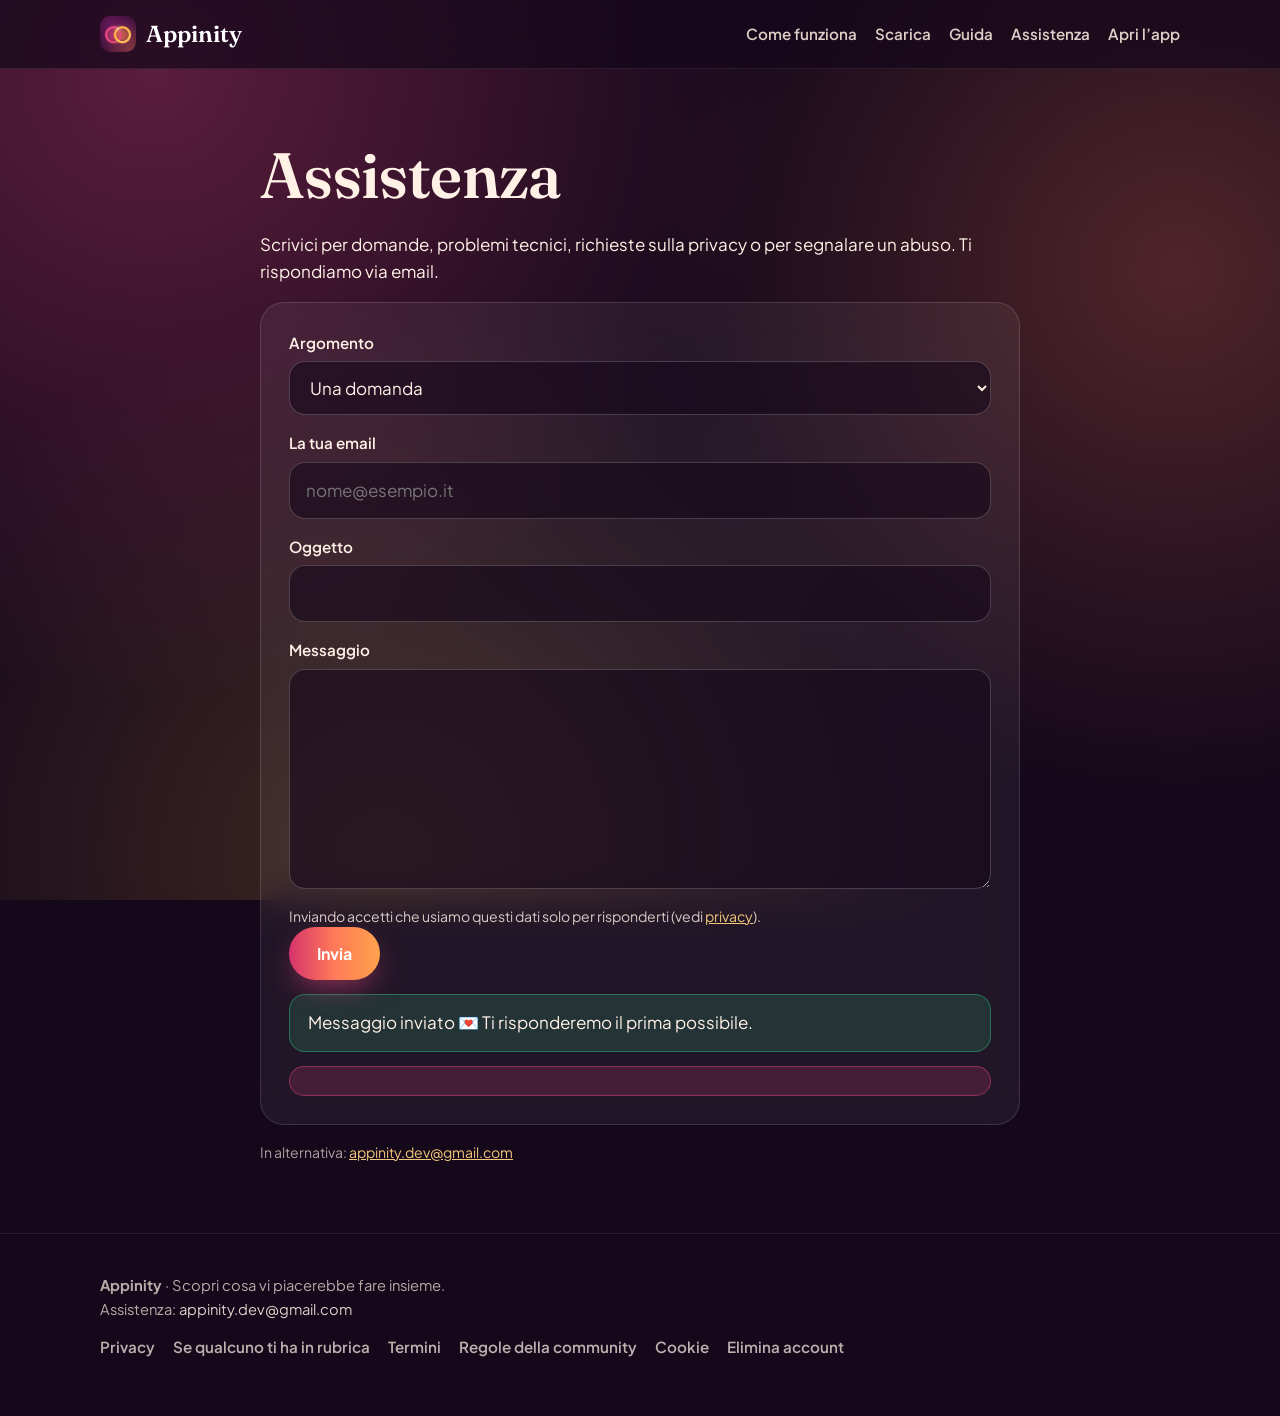
==== assistenza.html @ 8190008e "Publish site" ====
<!doctype html>
<html lang="it">
<head>
  <meta charset="utf-8">
  <meta name="viewport" content="width=device-width, initial-scale=1">
  <title>Assistenza · Appinity</title>
  <link rel="icon" href="assets/icon.png">
  <link rel="stylesheet" href="assets/style.css">
</head>
<body>
<header class="site">
  <div class="wrap">
    <a class="brand" href="./"><img src="assets/icon.png" alt="">Appinity</a>
    <nav class="links">
      <a href="./#come-funziona" class="hide-sm">Come funziona</a>
      <a href="./#scarica">Scarica</a>
      <a href="guida.html">Guida</a>
      <a href="assistenza.html" class="hide-sm">Assistenza</a>
      <a href="app/">Apri l’app</a>
    </nav>
  </div>
</header>

<main class="narrow">
  <section>
    <h1>Assistenza</h1>
    <p>Scrivici per domande, problemi tecnici, richieste sulla privacy o per segnalare un abuso. Ti rispondiamo via email.</p>
    <form id="support" class="glass" novalidate>
      <div class="field">
        <label for="kind">Argomento</label>
        <select id="kind" name="kind">
          <option value="help">Una domanda</option>
          <option value="bug">Un problema tecnico</option>
          <option value="privacy">Privacy e dati personali</option>
          <option value="abuse">Segnalare un abuso</option>
          <option value="other">Altro</option>
        </select>
      </div>
      <div class="field">
        <label for="email">La tua email</label>
        <input id="email" name="email" type="email" required autocomplete="email" placeholder="nome@esempio.it">
      </div>
      <div class="field">
        <label for="subject">Oggetto</label>
        <input id="subject" name="subject" maxlength="120" required>
      </div>
      <div class="field">
        <label for="message">Messaggio</label>
        <textarea id="message" name="message" rows="7" maxlength="4000" required></textarea>
      </div>
      <input class="hp" type="text" name="website" tabindex="-1" autocomplete="off" aria-hidden="true">
      <p class="note">Inviando accetti che usiamo questi dati solo per risponderti (vedi <a href="privacy.html">privacy</a>).</p>
      <button class="btn primary" type="submit">Invia</button>
      <div id="ok" class="msg ok">Messaggio inviato 💌 Ti risponderemo il prima possibile.</div>
      <div id="err" class="msg err"></div>
    </form>
    <p class="note" style="margin-top:16px">In alternativa: <a href="mailto:appinity.dev@gmail.com">appinity.dev@gmail.com</a></p>
  </section>
</main>
<footer class="site">
  <div class="wrap">
    <div>
      <strong>Appinity</strong> · Scopri cosa vi piacerebbe fare insieme.<br>
      Assistenza: <a href="mailto:appinity.dev@gmail.com">appinity.dev@gmail.com</a>
    </div>
    <nav class="links">
      <a href="privacy.html">Privacy</a>
      <a href="informativa-contatti.html">Se qualcuno ti ha in rubrica</a>
      <a href="termini.html">Termini</a>
      <a href="regole.html">Regole della community</a>
      <a href="cookie.html">Cookie</a>
      <a href="elimina-account.html">Elimina account</a>
    </nav>
  </div>
</footer>

<script>
  const ENDPOINT = 'https://atskbotuhvgirugpzvoy.supabase.co/functions/v1/support';
  const KEY = 'sb_publishable_kcRyw-e2w9ypR92GPG3zqg_ZJo2On77';
  const form = document.getElementById('support');
  form.addEventListener('submit', async (e) => {
    e.preventDefault();
    const ok = document.getElementById('ok'), err = document.getElementById('err');
    ok.style.display = 'none'; err.style.display = 'none';
    const data = Object.fromEntries(new FormData(form));
    if (!/^[^@\s]+@[^@\s]+\.[^@\s]+$/.test(data.email || '') || !data.subject.trim() || !data.message.trim()) {
      err.textContent = 'Compila email, oggetto e messaggio.'; err.style.display = 'block'; return;
    }
    const button = form.querySelector('button'); button.disabled = true;
    try {
      const res = await fetch(ENDPOINT, { method: 'POST', headers: { 'Content-Type': 'application/json', apikey: KEY }, body: JSON.stringify(data) });
      const body = await res.json().catch(() => ({}));
      if (!res.ok) throw new Error(body.error === 'rate_limited' ? 'Hai inviato diversi messaggi: riprova tra un’ora.' : 'Invio non riuscito. Riprova più tardi o scrivici via email.');
      form.reset(); ok.style.display = 'block';
    } catch (ex) {
      err.textContent = ex.message; err.style.display = 'block';
    } finally { button.disabled = false; }
  });
</script>
</body>
</html>
---- assets/style.css ----
@font-face { font-family: "Fraunces"; src: url("fonts/Fraunces.ttf") format("truetype"); font-weight: 100 900; font-display: swap; }
@font-face { font-family: "Jakarta"; src: url("fonts/PlusJakartaSans.ttf") format("truetype"); font-weight: 200 800; font-display: swap; }

:root {
  --night: #14081a; --aubergine: #2a0f2e; --plum: #4b1450; --wine: #8a1f5e;
  --rose: #e0457b; --coral: #ff7a59; --amber: #ffb547; --gold: #f2c77b;
  --champagne: #fff1e6; --cream: #fff8f3; --ink: #26122a; --muted: #7a6479;
  --sunset: linear-gradient(135deg, #5b1350 0%, #c2306b 45%, #ff7a59 80%, #ffb547 100%);
  --button: linear-gradient(90deg, #d6336c, #ff7a59, #ffa24c);
  --radius: 24px;
}

* { box-sizing: border-box; }
html { scroll-behavior: smooth; }
body {
  margin: 0; font-family: "Jakarta", "Segoe UI", Roboto, Arial, sans-serif; font-size: 17px; line-height: 1.6;
  color: var(--champagne); background: var(--night);
  background-image:
    radial-gradient(circle at 12% 8%, rgba(224, 69, 123, .35), transparent 45%),
    radial-gradient(circle at 92% 30%, rgba(255, 122, 89, .25), transparent 40%),
    radial-gradient(circle at 30% 95%, rgba(255, 181, 71, .18), transparent 45%);
  background-attachment: fixed;
}
a { color: var(--gold); }
img { max-width: 100%; }
h1, h2, h3 { font-family: "Fraunces", Georgia, serif; font-weight: 600; line-height: 1.15; letter-spacing: -.01em; }
h1 { font-size: clamp(2.3rem, 6vw, 4rem); margin: .2em 0 .3em; }
h2 { font-size: clamp(1.7rem, 4vw, 2.5rem); margin: 0 0 .4em; }
h3 { font-size: 1.35rem; margin: 0 0 .3em; }

.wrap { width: min(1080px, 100% - 32px); margin: 0 auto; }
.narrow { width: min(760px, 100% - 32px); margin: 0 auto; }

header.site { position: sticky; top: 0; z-index: 10; backdrop-filter: blur(16px); background: rgba(20, 8, 26, .7); border-bottom: 1px solid rgba(255,255,255,.08); }
header.site .wrap { display: flex; align-items: center; justify-content: space-between; height: 68px; gap: 16px; }
.brand { display: flex; align-items: center; gap: 10px; text-decoration: none; color: #fff; font-family: "Fraunces", serif; font-size: 1.45rem; font-weight: 600; }
.brand img { width: 36px; height: 36px; border-radius: 10px; }
nav.links { display: flex; gap: 18px; flex-wrap: wrap; }
nav.links a { color: var(--champagne); text-decoration: none; font-weight: 600; font-size: .95rem; opacity: .85; }
nav.links a:hover { opacity: 1; color: var(--gold); }
@media (max-width: 720px) { nav.links .hide-sm { display: none; } }

.btn { display: inline-flex; align-items: center; justify-content: center; gap: 10px; padding: 16px 28px; border-radius: 40px; font-weight: 700; text-decoration: none; border: 0; cursor: pointer; font-size: 1rem; font-family: inherit; transition: transform .15s ease, box-shadow .2s ease; }
.btn:hover { transform: translateY(-2px); }
.btn.primary { background: var(--button); color: #fff; box-shadow: 0 12px 30px -8px rgba(224, 69, 123, .65); }
.btn.ghost { background: rgba(255,255,255,.08); color: #fff; border: 1px solid rgba(255,255,255,.18); }
.btn.light { background: #fff; color: var(--wine); }
.btn small { display: block; font-weight: 500; opacity: .8; font-size: .78rem; }

.hero { padding: 72px 0 48px; text-align: center; }
.hero p.lead { font-size: 1.2rem; max-width: 640px; margin: 0 auto 32px; color: rgba(255,241,230,.85); }
.hero .logo { width: 116px; height: 116px; border-radius: 30px; box-shadow: 0 20px 60px -10px rgba(224,69,123,.6); }
.cta { display: flex; gap: 14px; justify-content: center; flex-wrap: wrap; }

.glass { background: rgba(255,255,255,.06); border: 1px solid rgba(255,255,255,.13); border-radius: var(--radius); backdrop-filter: blur(18px); padding: 28px; }
section { padding: 56px 0; }
.grid { display: grid; gap: 18px; grid-template-columns: repeat(auto-fit, minmax(240px, 1fr)); }
.step .num { width: 44px; height: 44px; border-radius: 50%; display: grid; place-items: center; background: var(--sunset); font-weight: 800; margin-bottom: 14px; }
.step p, .glass p { color: rgba(255,241,230,.82); margin: 0; }
.pill { display: inline-block; padding: 8px 16px; border-radius: 30px; background: var(--button); color: #fff; font-weight: 700; font-size: .92rem; margin: 4px; }
.pill.soft { background: rgba(255,255,255,.1); border: 1px solid rgba(255,255,255,.18); }
.promise { background: var(--sunset); border-radius: 32px; padding: 40px; color: #fff; }
.promise p { color: rgba(255,255,255,.92); }

.downloads { display: grid; gap: 16px; grid-template-columns: repeat(auto-fit, minmax(230px, 1fr)); }
.download { display: flex; flex-direction: column; gap: 10px; }
.download .icon { font-size: 2rem; }
.download .btn { margin-top: auto; }
.note { font-size: .88rem; color: rgba(255,241,230,.65); }

.banner { margin: 24px auto 0; max-width: 680px; padding: 18px 22px; border-radius: 22px; background: rgba(242,199,123,.14); border: 1px solid rgba(242,199,123,.35); color: var(--champagne); }

details { background: rgba(255,255,255,.05); border: 1px solid rgba(255,255,255,.12); border-radius: 18px; padding: 16px 20px; margin: 10px 0; }
details summary { cursor: pointer; font-weight: 700; }
details p { margin: 10px 0 0; color: rgba(255,241,230,.85); }

form .field { display: flex; flex-direction: column; gap: 6px; margin-bottom: 16px; }
label { font-weight: 600; font-size: .95rem; }
input, select, textarea { font: inherit; color: var(--champagne); background: rgba(20,8,26,.6); border: 1px solid rgba(255,255,255,.2); border-radius: 16px; padding: 14px 16px; }
input:focus, select:focus, textarea:focus { outline: 2px solid var(--rose); border-color: transparent; }
.hp { position: absolute; left: -10000px; }
.msg { padding: 14px 18px; border-radius: 16px; margin-top: 14px; display: none; }
.msg.ok { display: block; background: rgba(47,180,124,.18); border: 1px solid rgba(47,180,124,.5); }
.msg.err { display: block; background: rgba(224,69,123,.18); border: 1px solid rgba(224,69,123,.5); }

/* Legal pages */
.doc { background: var(--cream); color: var(--ink); border-radius: 28px; padding: clamp(24px, 5vw, 56px); margin: 40px auto; }
.doc h1 { font-size: clamp(2rem, 5vw, 2.8rem); color: var(--ink); }
.doc h2 { font-size: 1.45rem; margin-top: 1.8em; color: var(--wine); }
.doc h3 { font-size: 1.1rem; margin-top: 1.2em; }
.doc a { color: var(--wine); }
.doc .meta { color: var(--muted); font-size: .92rem; }
.doc table { width: 100%; border-collapse: collapse; font-size: .92rem; margin: 12px 0; }
.doc th, .doc td { border: 1px solid #ecd9d2; padding: 10px; text-align: left; vertical-align: top; }
.doc th { background: #fdeee6; }
.doc .todo { background: #fff3cd; border: 1px dashed #d4a017; padding: 2px 6px; border-radius: 6px; }
.doc .box { background: #fdeee6; border-radius: 16px; padding: 16px 20px; }

footer.site { padding: 40px 0 56px; border-top: 1px solid rgba(255,255,255,.08); color: rgba(255,241,230,.7); font-size: .92rem; }
footer.site .wrap { display: flex; flex-wrap: wrap; gap: 14px 28px; justify-content: space-between; }
footer.site a { color: rgba(255,241,230,.85); text-decoration: none; }
footer.site a:hover { color: var(--gold); }
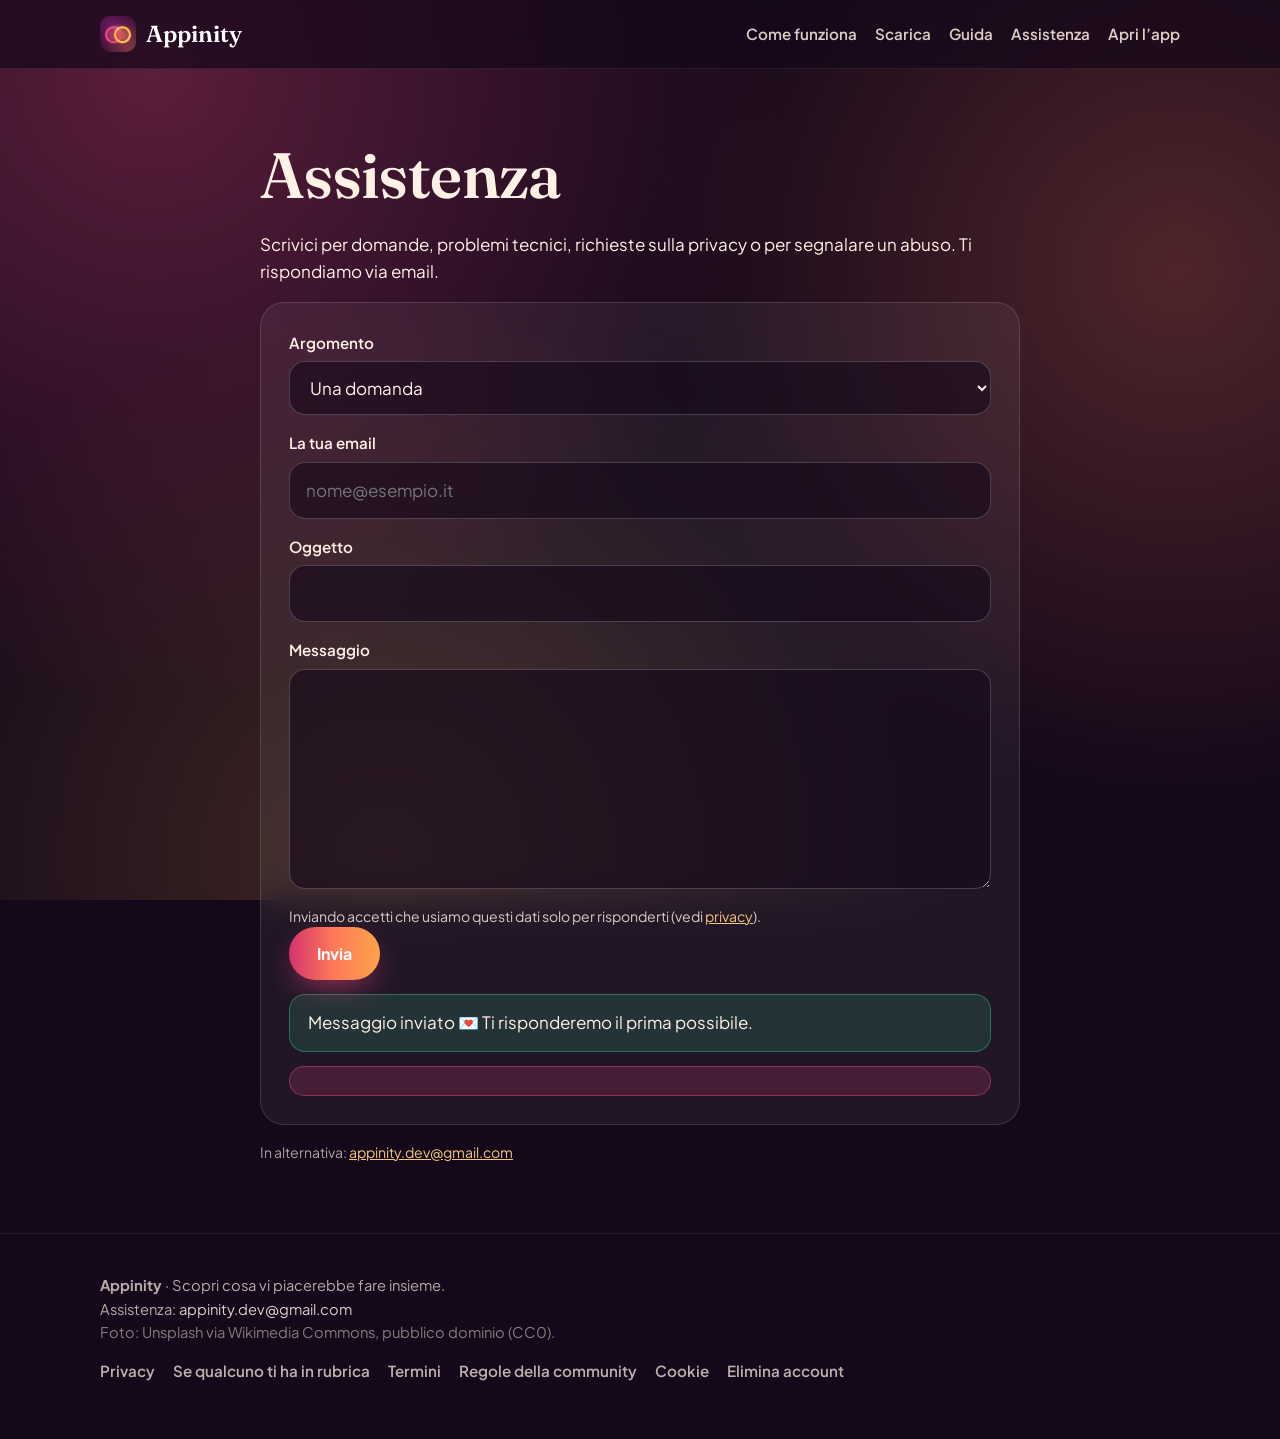
==== commit a12acf91: "Publish site" ====
--- a/assistenza.html
+++ b/assistenza.html
@@ -61,7 +61,8 @@
   <div class="wrap">
     <div>
       <strong>Appinity</strong> · Scopri cosa vi piacerebbe fare insieme.<br>
-      Assistenza: <a href="mailto:appinity.dev@gmail.com">appinity.dev@gmail.com</a>
+      Assistenza: <a href="mailto:appinity.dev@gmail.com">appinity.dev@gmail.com</a><br>
+      <span style="opacity:.7">Foto: Unsplash via Wikimedia Commons, pubblico dominio (CC0).</span>
     </div>
     <nav class="links">
       <a href="privacy.html">Privacy</a>
--- a/assets/style.css
+++ b/assets/style.css
@@ -100,3 +100,22 @@
 footer.site .wrap { display: flex; flex-wrap: wrap; gap: 14px 28px; justify-content: space-between; }
 footer.site a { color: rgba(255,241,230,.85); text-decoration: none; }
 footer.site a:hover { color: var(--gold); }
+
+/* Photos */
+.photo-grid { display: grid; gap: 16px; grid-template-columns: repeat(auto-fit, minmax(220px, 1fr)); }
+.photo { position: relative; border-radius: 26px; overflow: hidden; aspect-ratio: 4 / 5; box-shadow: 0 24px 50px -20px rgba(0,0,0,.7); }
+.photo img { width: 100%; height: 100%; object-fit: cover; transform: scale(1.02); transition: transform .6s ease; }
+.photo:hover img { transform: scale(1.08); }
+.photo::after { content: ""; position: absolute; inset: 0; background: linear-gradient(180deg, transparent 45%, rgba(20,8,26,.85)); }
+.photo .caption { position: absolute; left: 18px; right: 18px; bottom: 16px; z-index: 1; font-family: "Fraunces", serif; font-size: 1.35rem; color: #fff; }
+.photo .caption small { display: block; font-family: "Jakarta", sans-serif; font-size: .85rem; opacity: .85; }
+.split { display: grid; gap: 32px; grid-template-columns: 1.1fr 1fr; align-items: center; }
+.split .media { border-radius: 30px; overflow: hidden; box-shadow: 0 30px 60px -25px rgba(0,0,0,.8); }
+.split .media img { display: block; width: 100%; height: 100%; object-fit: cover; aspect-ratio: 4 / 3; }
+@media (max-width: 820px) { .split { grid-template-columns: 1fr; } }
+.hint-list { list-style: none; padding: 0; margin: 18px 0 0; display: grid; gap: 10px; }
+.hint-list li { display: flex; gap: 12px; align-items: center; padding: 12px 16px; border-radius: 16px; background: rgba(255,255,255,.07); border: 1px solid rgba(255,255,255,.12); }
+.hint-list .when { margin-left: auto; font-size: .85rem; color: var(--gold); font-weight: 700; }
+.hero.with-photo { position: relative; }
+.hero.with-photo::before { content: ""; position: absolute; inset: 0; background: url("photos/amici.jpg") center 35% / cover no-repeat; opacity: .16; mask-image: linear-gradient(180deg, #000 30%, transparent 95%); -webkit-mask-image: linear-gradient(180deg, #000 30%, transparent 95%); pointer-events: none; }
+.hero.with-photo .wrap { position: relative; }
